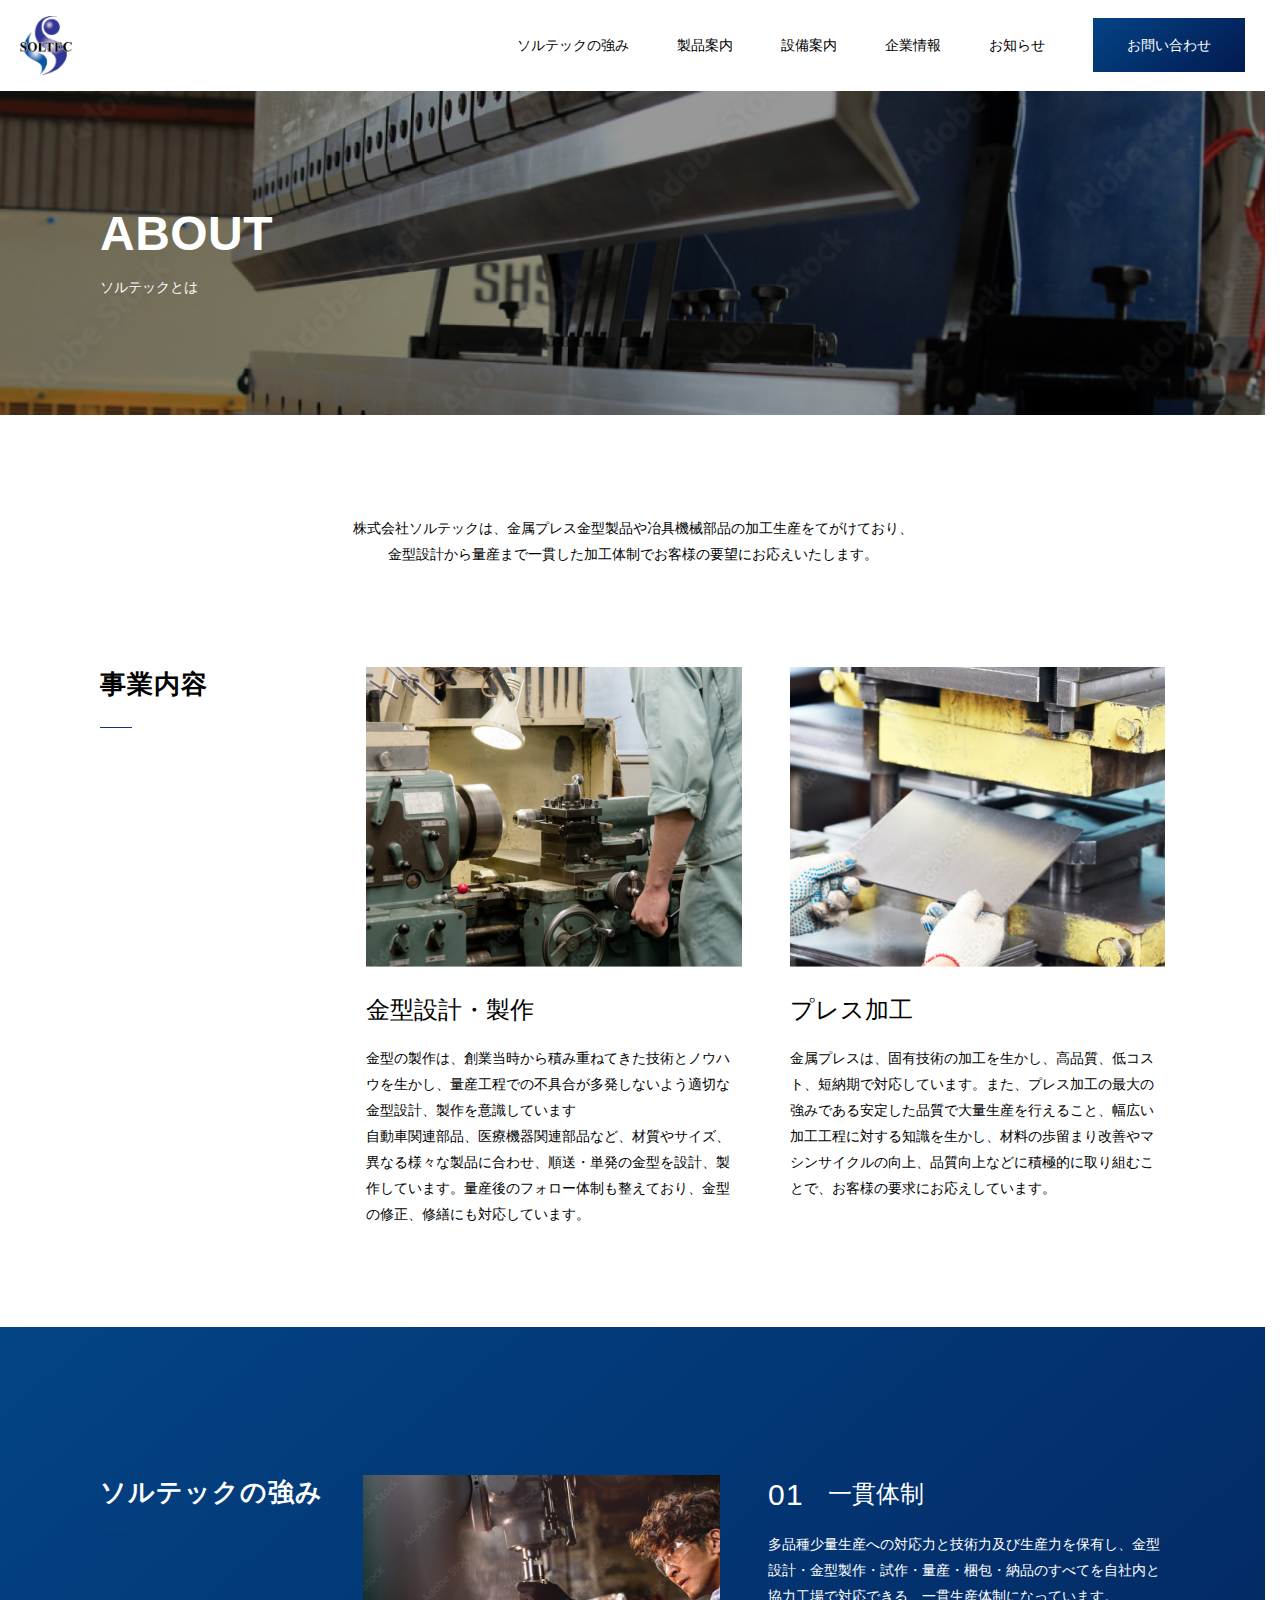
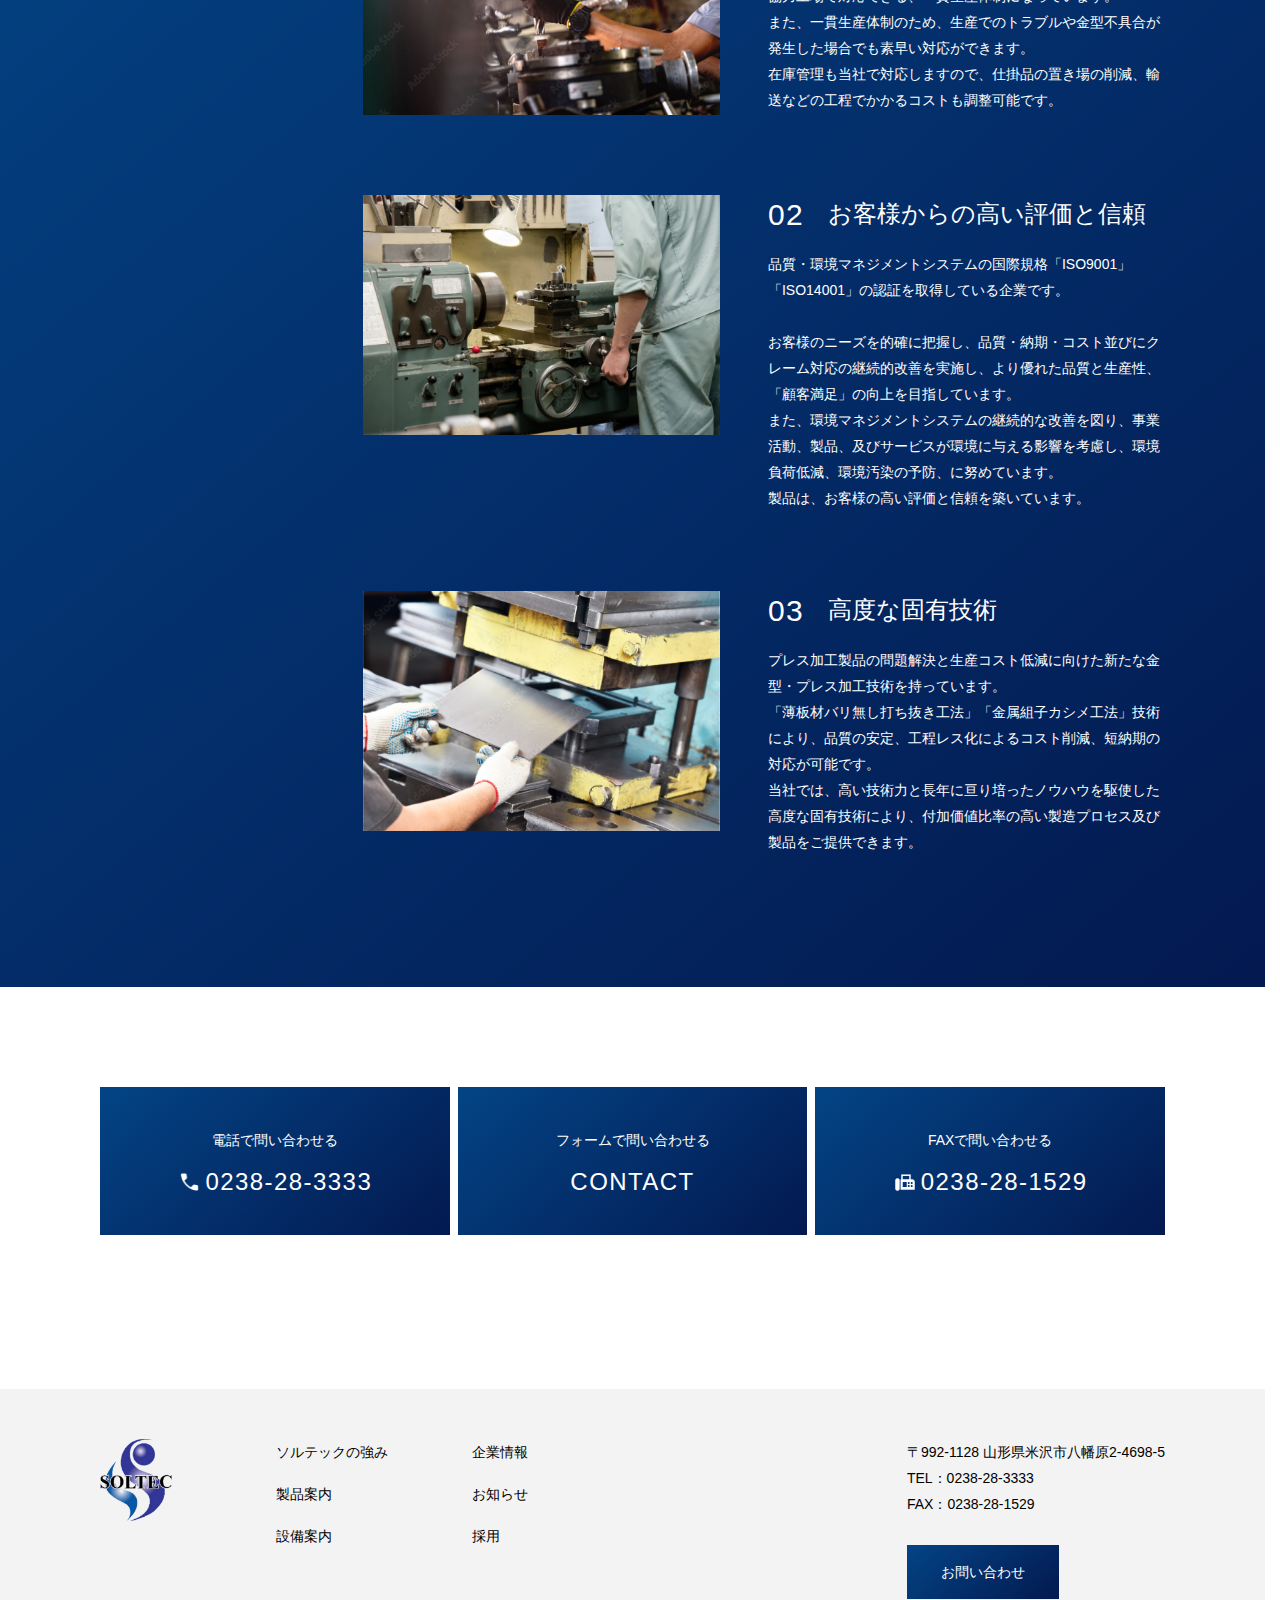
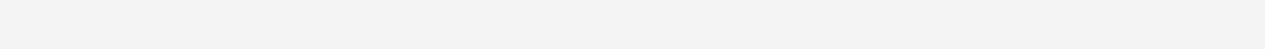
==== about.html @ 0af3f1e4 "最新" ====
<!DOCTYPE html>
<html lang="ja">
    <!-- コンポーネント化したい（共通） -->
    <!-- ヘッド -->
    <head>
        <meta charset="UTF-8" />
        <meta name="viewport" content="width=device-width, initial-scale=1.0" />
        <meta
            name="description"
            content="株式会社ソルテック | ソルテックとは"
        />
        <meta
            name="keywords"
            content="株式会社ソルテックは、金型設計から量産まで一貫した加工体制でお客様の要望にお応えいたします。金属加工を通じ、豊かな未来をつくります。"
        />
        <title>株式会社ソルテック | ソルテックとは</title>
        <!-- ファビコン -->
        <link rel="shortcut icon" href="./images/soltec_logo.png" />
        <link rel="apple-touch-icon" href="./images/soltec_logo.png" />
        <!-- css -->
        <link rel="stylesheet" href="./css/reset.css" />
        <link rel="stylesheet" href="./css/common.css" />
        <link rel="stylesheet" href="./css/about.css" />
    </head>

    <body>
        <!-- コンポーネント化したい（共通） -->
        <!-- ヘッダー -->
        <header>
            <a href="/"
                ><img src="./images/soltec_logo.png" alt="soltec_logo"
            /></a>
            <nav>
                <a href="/about">ソルテックの強み</a>
                <a href="/product">製品案内</a>
                <a href="/equipment">設備案内</a>
                <a href="/company_information">企業情報</a>
                <a href="/news">お知らせ</a>
                <a href="/contact" class="header-contact">お問い合わせ</a>
            </nav>
        </header>

        <main>
            <!-- コンポーネント化したい（共通） -->
            <!-- コンテンツトップ -->
            <div class="content-top about">
                <h1>ABOUT<span>ソルテックとは</span></h1>
            </div>

            <section class="text-center section-noflex">
                <p>
                    株式会社ソルテックは、金属プレス金型製品や冶具機械部品の加工生産をてがけており、<br />
                    金型設計から量産まで一貫した加工体制でお客様の要望にお応えいたします。
                </p>
            </section>

            <section class="section-side">
                <h2>
                    事業内容
                    <hr />
                </h2>
                <div class="section-content section-business">
                    <div class="section-business-block">
                        <img src="./images/business_01.jpg" alt="business_01" />
                        <div>
                            <p class="image-contents-ttl">金型設計・製作</p>
                            <p>
                                金型の製作は、創業当時から積み重ねてきた技術とノウハウを生かし、量産工程での不具合が多発しないよう適切な金型設計、製作を意識しています<br />
                                自動車関連部品、医療機器関連部品など、材質やサイズ、異なる様々な製品に合わせ、順送・単発の金型を設計、製作しています。量産後のフォロー体制も整えており、金型の修正、修繕にも対応しています。
                            </p>
                        </div>
                    </div>
                    <div class="section-business-block">
                        <img src="./images/business_02.jpg" alt="business_02" />
                        <div>
                            <p class="image-contents-ttl">プレス加工</p>
                            <p>
                                金属プレスは、固有技術の加工を生かし、高品質、低コスト、短納期で対応しています。また、プレス加工の最大の強みである安定した品質で大量生産を行えること、幅広い加工工程に対する知識を生かし、材料の歩留まり改善やマシンサイクルの向上、品質向上などに積極的に取り組むことで、お客様の要求にお応えしています。
                            </p>
                        </div>
                    </div>
                </div>
            </section>

            <section class="section-side section-about">
                <h2>
                    ソルテックの強み
                    <hr />
                </h2>
                <ul class="image-contents section-about-contents">
                    <li>
                        <img
                            src="./images/our_advantage_01.jpg"
                            alt="our_advantage_01"
                        />
                        <div>
                            <p class="image-contents-ttl">
                                <span class="image-contents-number">01</span
                                >一貫体制
                            </p>
                            <p>
                                多品種少量生産への対応力と技術力及び生産力を保有し、金型設計・金型製作・試作・量産・梱包・納品のすべてを自社内と協力工場で対応できる、一貫生産体制になっています。<br />
                                また、一貫生産体制のため、生産でのトラブルや金型不具合が発生した場合でも素早い対応ができます。<br />
                                在庫管理も当社で対応しますので、仕掛品の置き場の削減、輸送などの工程でかかるコストも調整可能です。
                            </p>
                        </div>
                    </li>
                    <li>
                        <img
                            src="./images/our_advantage_02.jpg"
                            alt="our_advantage_02"
                        />
                        <div>
                            <p class="image-contents-ttl">
                                <span class="image-contents-number">02</span
                                >お客様からの高い評価と信頼
                            </p>
                            <p>
                                品質・環境マネジメントシステムの国際規格「ISO9001」「ISO14001」の認証を取得している企業です。<br /><br />
                                お客様のニーズを的確に把握し、品質・納期・コスト並びにクレーム対応の継続的改善を実施し、より優れた品質と生産性、「顧客満足」の向上を目指しています。<br />
                                また、環境マネジメントシステムの継続的な改善を図り、事業活動、製品、及びサービスが環境に与える影響を考慮し、環境負荷低減、環境汚染の予防、に努めています。<br />
                                製品は、お客様の高い評価と信頼を築いています。
                            </p>
                        </div>
                    </li>
                    <li>
                        <img
                            src="./images/our_advantage_03.jpg"
                            alt="our_advantage_03"
                        />
                        <div>
                            <p class="image-contents-ttl">
                                <span class="image-contents-number">03</span
                                >高度な固有技術
                            </p>
                            <p>
                                プレス加工製品の問題解決と生産コスト低減に向けた新たな金型・プレス加工技術を持っています。<br />
                                「薄板材バリ無し打ち抜き工法」「金属組子カシメ工法」技術により、品質の安定、工程レス化によるコスト削減、短納期の対応が可能です。<br />
                                当社では、高い技術力と長年に亘り培ったノウハウを駆使した高度な固有技術により、付加価値比率の高い製造プロセス及び製品をご提供できます。
                            </p>
                        </div>
                    </li>
                </ul>
            </section>

            <!-- コンポーネント化したい（共通） -->
            <!-- コンタクトセクション -->
            <section class="section-contact">
                <a href="tel:0238-28-3333">
                    <span>電話で問い合わせる</span>
                    <p><img src="./images/tel.png" alt="tel" />0238-28-3333</p>
                </a>
                <a href="/contact">
                    <span>フォームで問い合わせる</span>
                    <p>CONTACT</p>
                </a>
                <a href="tel:0238-28-1529">
                    <span>FAXで問い合わせる</span>
                    <p><img src="./images/fax.png" alt="fax" />0238-28-1529</p>
                </a>
            </section>
        </main>

        <!-- コンポーネント化したい（共通） -->
        <!-- フッター -->
        <footer>
            <div class="footer-navigation">
                <img src="./images/soltec_logo.png" alt="soltec_logo" />
                <nav>
                    <div>
                        <a href="/about">ソルテックの強み</a>
                        <a href="/product">製品案内</a>
                        <a href="/equipment">設備案内</a>
                    </div>
                    <div>
                        <a href="/company_information">企業情報</a>
                        <a href="/news">お知らせ</a>
                        <a href="">採用</a>
                    </div>
                </nav>
            </div>
            <div class="footer-contact-info">
                <p>
                    〒992-1128 山形県米沢市八幡原2-4698-5<br />
                    TEL：0238-28-3333<br />
                    FAX：0238-28-1529
                </p>
                <a href="/contact" class="header-contact">お問い合わせ</a>
            </div>
        </footer>
    </body>
</html>
---- css/common.css ----
/* 全ページ共通 */

html {
    scroll-behavior: smooth;
    -webkit-font-smoothing: antialiased;
}

body {
    font-family: "Noto Sans JP", "Hiragino Sans", sans-serif;
    color: #000000;
    background-color: #ffffff;
    font-size: 14px;
    font-weight: normal;
    line-height: 26px;
    letter-spacing: 0em;
    margin: 0;
    padding: 0;
    width: 100%;
}

@media screen and (max-width: 1024px) {
    body {
    }
}

a.header-contact {
    padding: 14px 34px;
    color: #ffffff;
    background: linear-gradient(320deg, #031950, #034485);
    width: fit-content;
}

header {
    position: sticky;
    background-color: #ffffff;
    top: 0;
    left: 0;
    width: 100%;
    z-index: 2;
    padding: 16px 20px;
    display: flex;
    justify-content: space-between;
    align-items: center;
}

header img {
    width: 52px;
    height: auto;
    object-fit: contain;
}

header nav {
    gap: 48px;
    display: flex;
    align-items: center;
}

section.section-contact {
    display: flex;
    align-items: center;
    justify-content: space-between;
    gap: 8px;
}

section.section-contact a {
    width: 33.333%;
    background: linear-gradient(320deg, #031950, #034485);
    color: #ffffff;
    display: flex;
    gap: 16px;
    padding: 40px 0;
    flex-direction: column;
    align-items: center;
}

section.section-contact a span {
    font: 16px;
}

section.section-contact a p {
    font-family: "Heiti SC", "Microsoft YaHei", sans-serif;
    font-size: 24px;
    letter-spacing: 0.06em;
    display: flex;
    align-items: center;
    gap: 4px;
}

section.section-contact a p img {
    width: 24px;
    height: 24px;
}

footer {
    margin-top: 154px;
    background-color: #f3f3f3;
    padding: 50px 100px;
    display: flex;
    justify-content: space-between;
}

footer img {
    width: 72px;
    height: auto;
    object-fit: contain;
}

footer .footer-navigation {
    display: flex;
    align-items: flex-start;
    gap: 104px;
}

footer .footer-navigation nav {
    display: flex;
    gap: 84px;
}

footer .footer-navigation nav div {
    display: flex;
    flex-direction: column;
    gap: 16px;
}

footer .footer-contact-info {
    display: flex;
    flex-direction: column;
    gap: 28px;
}

/* コンテンツページ共通 */

h1 {
    font-family: "Heiti SC", "Microsoft YaHei", sans-serif;
    font-size: 48px;
    letter-spacing: 0.01em;
    color: #ffffff;
    z-index: 1;
    display: flex;
    flex-direction: column;
}

h1 span {
    margin-top: 12px;
    font-size: 14px;
    font-weight: normal;
    font-family: "Noto Sans JP", "Hiragino Sans", sans-serif;
    line-height: 26px;
    letter-spacing: 0em;
}

h2 {
    font-size: 26px;
    letter-spacing: 0.04em;
    display: flex;
    flex-direction: column;
}

h2 hr {
    color: #043a79;
    width: 32px;
    margin-top: 26px;
}

section.section-side h2 {
    align-items: flex-start;
    white-space: nowrap;
}

section.section-wrap h2 {
    align-items: center;
}

h3 {
    font-size: 22px;
    font-weight: normal;
}
h3.page-heading {
    font-weight: 600;
}

h4 {
    font-size: 24px;
    letter-spacing: 0.08em;
    font-weight: normal;
    display: flex;
    flex-direction: column;
}

h4 span {
    margin-top: 12px;
    font-size: 14px;
    font-family: "Heiti SC", "Microsoft YaHei", sans-serif;
    letter-spacing: 0.04em;
}

div.content-top {
    width: 100%;
    height: 324px;
    background-position: center;
    background-repeat: no-repeat;
    background-size: cover;
    position: relative;
    display: flex;
    align-items: center;
    justify-content: flex-start;
    padding: 0 100px;
}

div.content-top::before {
    content: "";
    position: absolute;
    top: 0;
    left: 0;
    width: 100%;
    height: 100%;
    background: rgba(0, 0, 0, 0.4);
}

div.content-top.company-information {
    background-image: url("../images/company_information.jpg");
}

div.content-top.equipment {
    background-image: url("../images/equipment.jpg");
}

div.content-top.product {
    background-image: url("../images/product.jpg");
}

div.content-top.news {
    background-image: url("../images/news.jpg");
}

div.content-top.contact {
    background-image: url("../images/contact.jpg");
}

div.content-top.privacy-policy {
    background-image: url("../images/privacy_policy.jpg");
}

div.content-top.about {
    background-image: url("../images/about.jpg");
}

section {
    margin: 100px 100px 0 100px;
    display: flex;
}

section.section-side {
    gap: 40px;
    justify-content: space-between;
}

section.section-side .section-content {
    width: 75%;
    gap: 32px;
    display: flex;
    flex-direction: column;
}

section.section-wrap {
    flex-direction: column;
    align-items: center;
}

section.section-noflex {
    display: block;
}

.page-top-area p {
    margin: 40px 0px 50px;
}

button.button-blue {
    padding: 14px 0;
    width: 180px;
    color: #ffffff;
    background-color: #043a79;
    display: flex;
    align-items: center;
    justify-content: center;
}

button.button-white {
    padding: 14px 0;
    width: 180px;
    background-color: #ffffff;
    color: #000000;
    display: flex;
    align-items: center;
    justify-content: center;
}

button.button-border {
    padding: 14px 0;
    width: 180px;
    border: 1px solid #000000;
    display: flex;
    align-items: center;
    justify-content: center;
}

button.button-white-border {
    padding: 14px 0;
    width: 180px;
    border: 1px solid #ffffff;
    color: #ffffff;
    display: flex;
    align-items: center;
    justify-content: center;
}

.text-center {
    text-align: center;
}

ul.image-contents {
    display: flex;
    gap: 60px;
    margin-top: 70px;
    margin-bottom: 140px;
}

ul.image-contents li {
    display: flex;
    flex-direction: column;
    align-items: flex-start;
    width: 33.333%;
    gap: 24px;
}

ul.image-contents li img {
    width: 100%;
    height: 240px;
    object-fit: cover;
}

ul.image-contents li div {
    display: flex;
    flex-direction: column;
    align-items: flex-start;
    gap: 16px;
}

.image-contents-number {
    font-size: 15px;
    font-family: "Heiti SC", "Microsoft YaHei", sans-serif;
    letter-spacing: 0.05em;
    line-height: 40px;
}

.image-contents-number span {
    font-size: 28px;
}

.image-contents-ttl {
    font-size: 24px;
    line-height: 38px;
}

.news-list ul li {
    padding: 25px 0 25px;
    border-bottom: 1px solid #dddddd;
}
.news-list ul li:first-child {
    padding-top: 0px;
}
.news-list ul li span:first-child {
    display: inline-block;
    margin-right: 40px;
}
---- css/about.css ----
section.section-side .section-content.section-business {
    display: flex;
    flex-direction: row;
    gap: 48px;
}

section.section-side
    .section-content.section-business
    div.section-business-block {
    width: 50%;
    display: flex;
    flex-direction: column;
    gap: 24px;
}

section.section-side
    .section-content.section-business
    div.section-business-block
    div {
    display: flex;
    flex-direction: column;
    gap: 16px;
}

section.section-side .section-content.section-business img {
    width: 100%;
    height: 300px;
    object-fit: cover;
}

section.section-side.section-about {
    color: #ffffff;
    background: linear-gradient(320deg, #031950, #034485);
    margin: 100px 0 0 0;
    padding: 148px 100px 132px 100px;
    width: 100%;
}

ul.image-contents.section-about-contents {
    display: flex;
    flex-direction: column;
    gap: 80px;
    margin: 0;
}

ul.image-contents.section-about-contents li {
    display: flex;
    gap: 48px;
    flex-direction: row;
    width: 100%;
    justify-content: flex-end;
}

ul.image-contents.section-about-contents li img {
    width: 360px;
    height: 240px;
}

ul.image-contents.section-about-contents li div {
    width: 50%;
}

ul.image-contents.section-about-contents li div p.image-contents-ttl {
    display: flex;
    align-items: stretch;
    gap: 24px;
}

ul.image-contents.section-about-contents li div .image-contents-number {
    font-size: 30px;
}
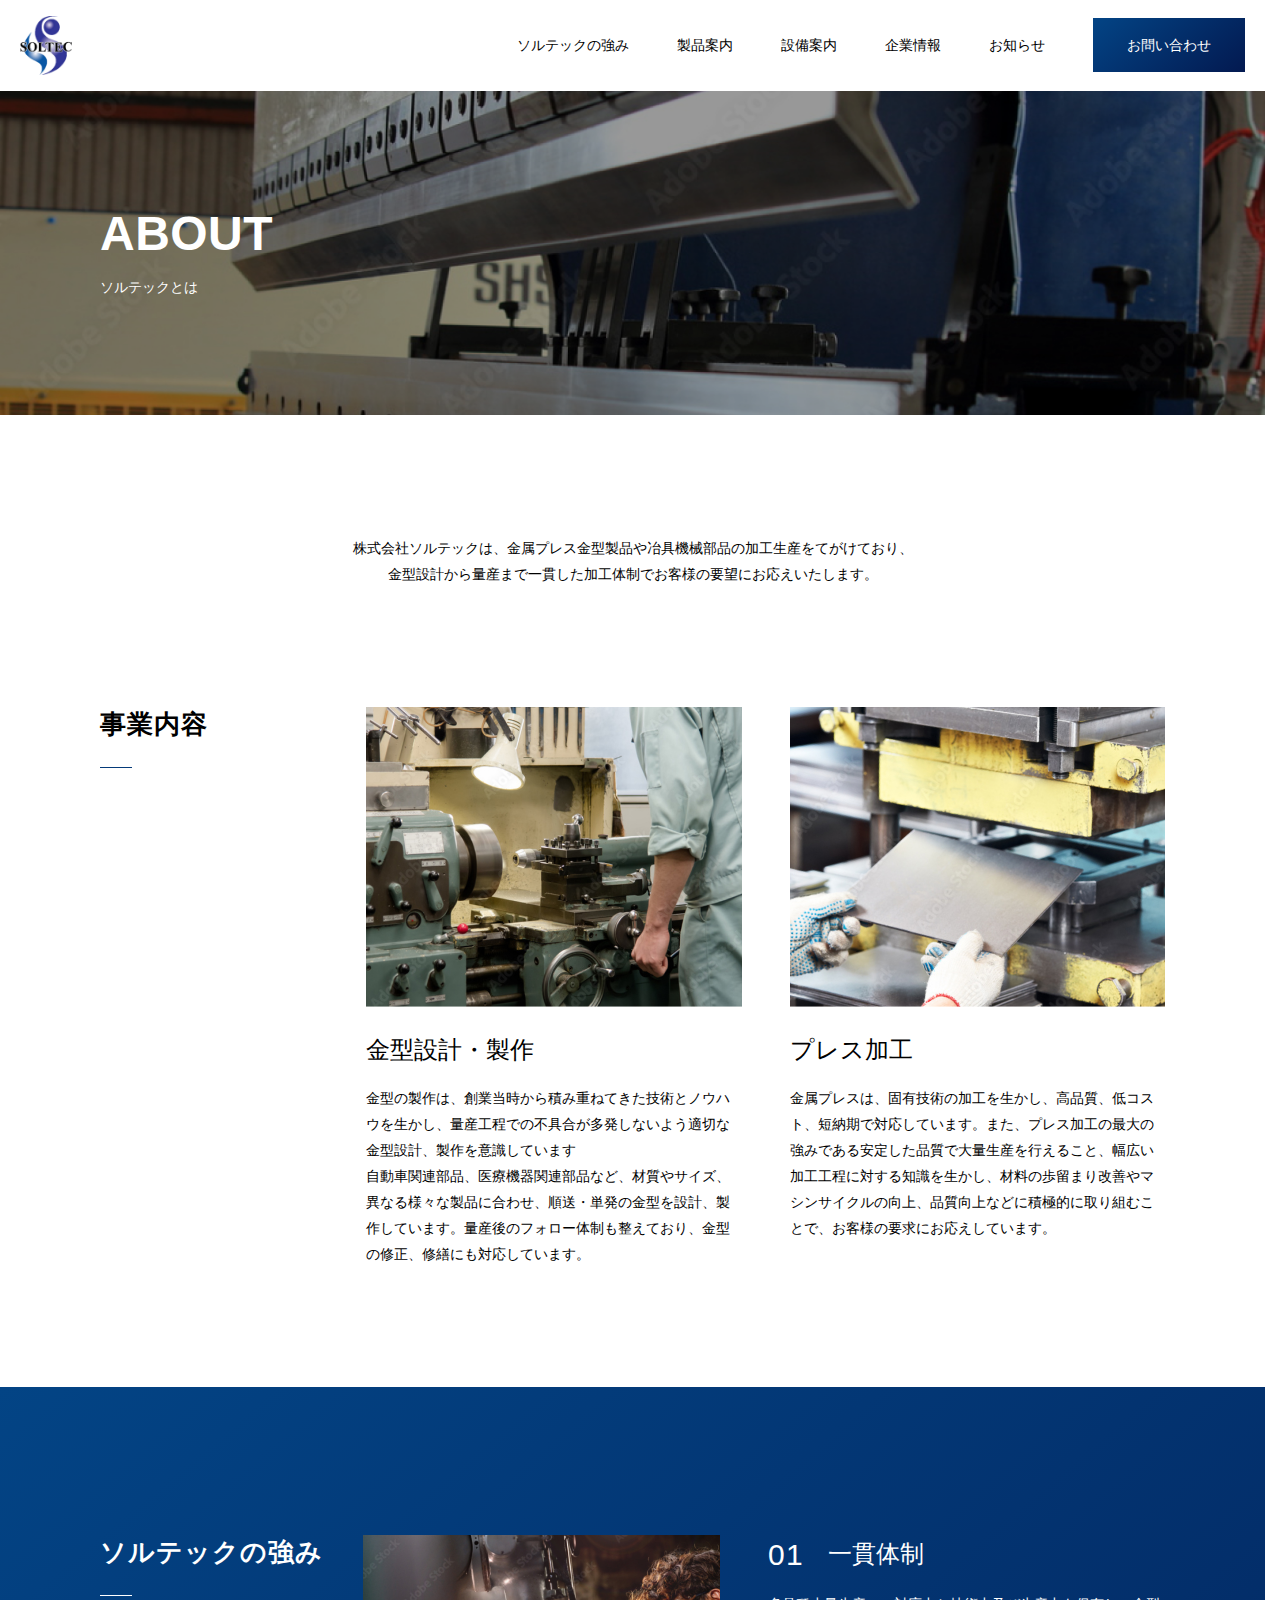
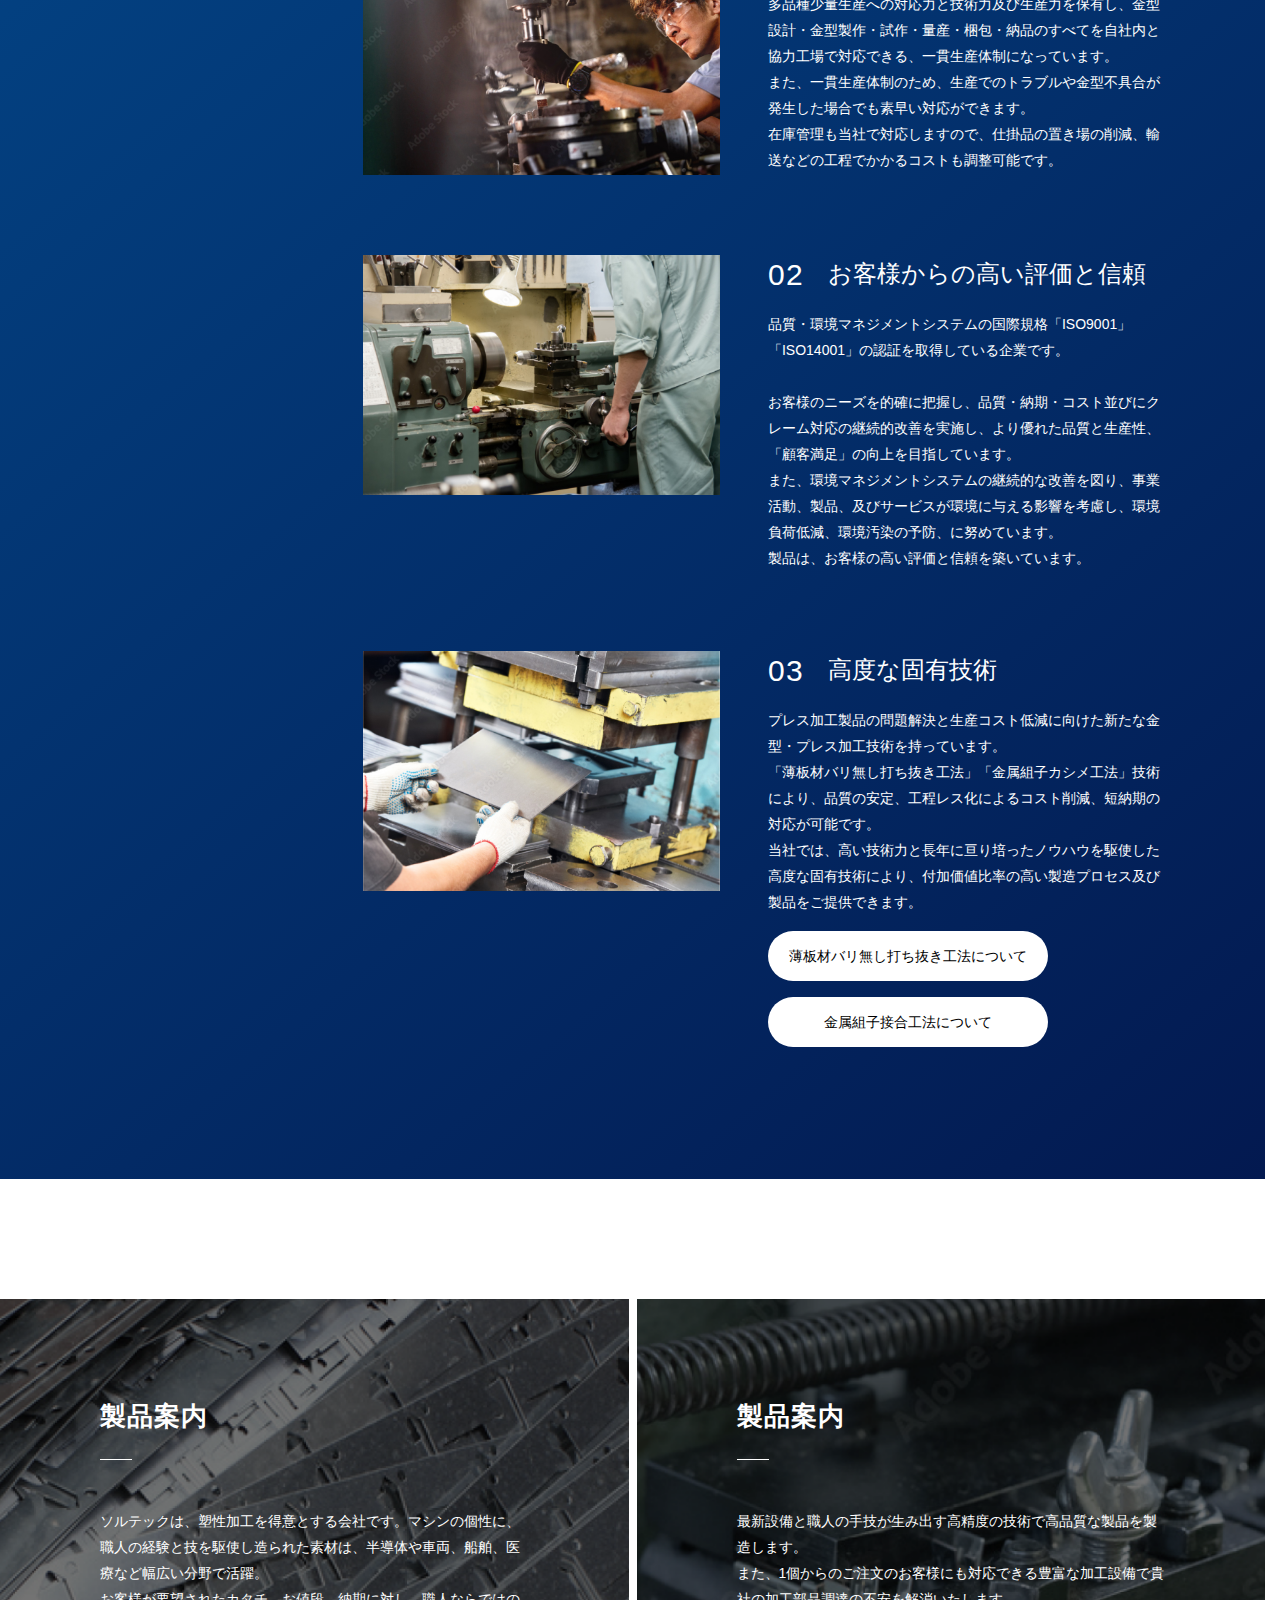
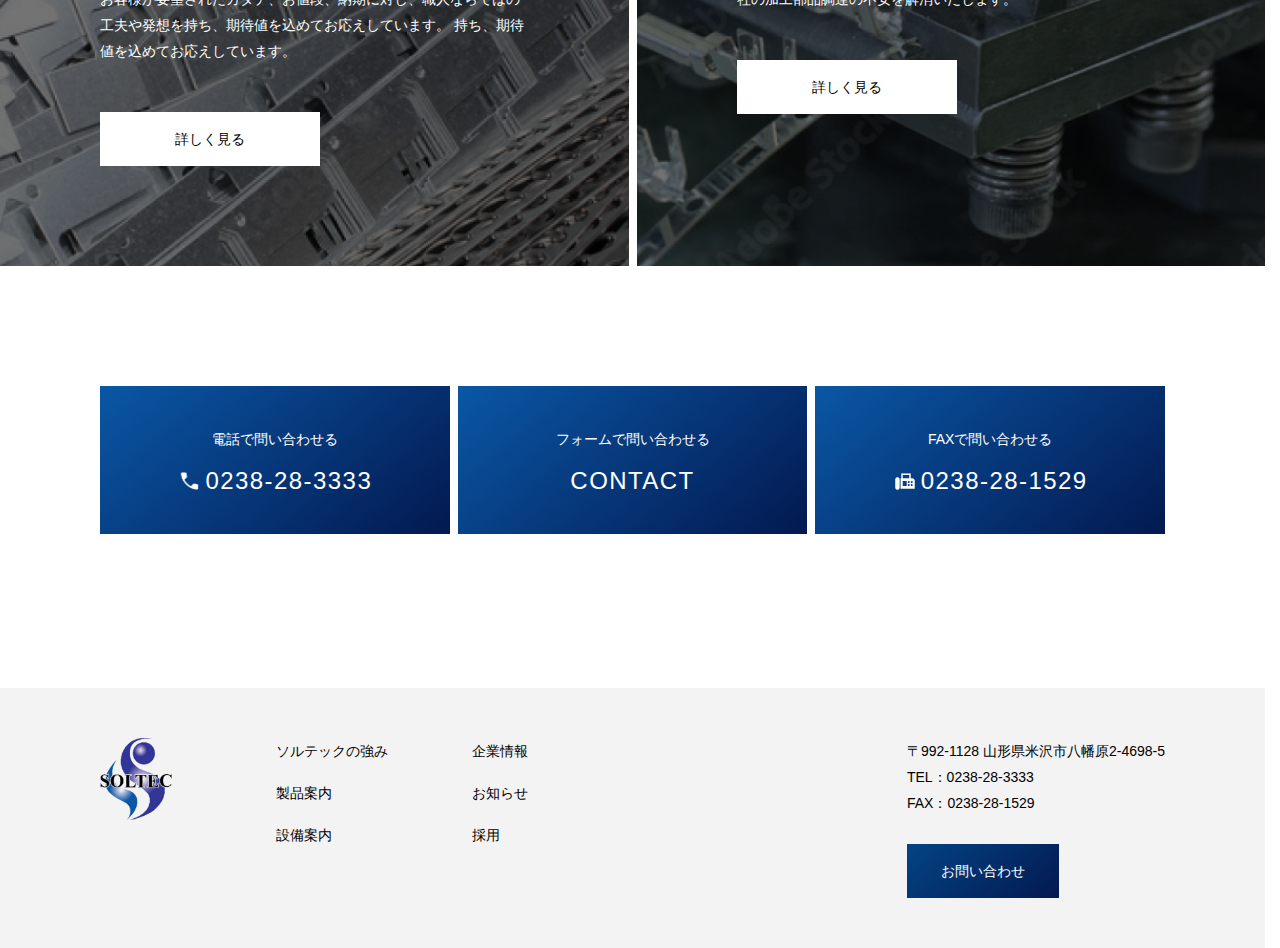
==== commit 1fb0cd7b: "修正" ====
--- a/about.html
+++ b/about.html
@@ -21,15 +21,17 @@
         <link rel="stylesheet" href="./css/reset.css" />
         <link rel="stylesheet" href="./css/common.css" />
         <link rel="stylesheet" href="./css/about.css" />
+        <!-- js -->
+        <script src="./js/common.js"></script>
     </head>
 
     <body>
         <!-- コンポーネント化したい（共通） -->
         <!-- ヘッダー -->
         <header>
-            <a href="/"
-                ><img src="./images/soltec_logo.png" alt="soltec_logo"
-            /></a>
+            <a href="/">
+                <img src="./images/soltec_logo.png" alt="soltec_logo" />
+            </a>
             <nav>
                 <a href="/about">ソルテックの強み</a>
                 <a href="/product">製品案内</a>
@@ -38,6 +40,23 @@
                 <a href="/news">お知らせ</a>
                 <a href="/contact" class="header-contact">お問い合わせ</a>
             </nav>
+
+            <button class="menu-icon" id="menu-icon" type="button">
+                <span></span>
+            </button>
+
+            <div class="menu-sp" id="menu-sp">
+                <nav>
+                    <a href="/about">ソルテックの強み</a>
+                    <a href="/product">製品案内</a>
+                    <a href="/equipment">設備案内</a>
+                    <a href="/company_information">企業情報</a>
+                    <a href="/news">お知らせ</a>
+                    <button class="button-white">
+                        <a href="/contact">お問い合わせ</a>
+                    </button>
+                </nav>
+            </div>
         </header>
 
         <main>
@@ -138,9 +157,41 @@
                                 「薄板材バリ無し打ち抜き工法」「金属組子カシメ工法」技術により、品質の安定、工程レス化によるコスト削減、短納期の対応が可能です。<br />
                                 当社では、高い技術力と長年に亘り培ったノウハウを駆使した高度な固有技術により、付加価値比率の高い製造プロセス及び製品をご提供できます。
                             </p>
+                            <a href=""> 薄板材バリ無し打ち抜き工法について </a>
+                            <a href=""> 金属組子接合工法について </a>
                         </div>
                     </li>
                 </ul>
+            </section>
+
+            <section class="section-about-product">
+                <div class="section-about-product-01">
+                    <h2>
+                        製品案内
+                        <hr />
+                    </h2>
+                    <p>
+                        ソルテックは、塑性加工を得意とする会社です。マシンの個性に、職人の経験と技を駆使し造られた素材は、半導体や車両、船舶、医療など幅広い分野で活躍。<br />
+                        お客様が要望されたカタチ、お値段、納期に対し、職人ならではの工夫や発想を持ち、期待値を込めてお応えしています。
+                        持ち、期待値を込めてお応えしています。
+                    </p>
+                    <button class="button-white">
+                        <a href="/product">詳しく見る</a>
+                    </button>
+                </div>
+                <div class="section-about-product-02">
+                    <h2>
+                        製品案内
+                        <hr />
+                    </h2>
+                    <p>
+                        最新設備と職人の手技が生み出す高精度の技術で高品質な製品を製造します。<br />
+                        また、1個からのご注⽂のお客様にも対応できる豊富な加⼯設備で貴社の加⼯部品調達の不安を解消いたします。
+                    </p>
+                    <button class="button-white">
+                        <a href="/equipment">詳しく見る</a>
+                    </button>
+                </div>
             </section>
 
             <!-- コンポーネント化したい（共通） -->
@@ -166,7 +217,7 @@
         <footer>
             <div class="footer-navigation">
                 <img src="./images/soltec_logo.png" alt="soltec_logo" />
-                <nav>
+                <nav class="footer-pc">
                     <div>
                         <a href="/about">ソルテックの強み</a>
                         <a href="/product">製品案内</a>
@@ -187,6 +238,18 @@
                 </p>
                 <a href="/contact" class="header-contact">お問い合わせ</a>
             </div>
+            <nav class="footer-sp">
+                <div>
+                    <a href="/about">ソルテックの強み</a>
+                    <a href="/product">製品案内</a>
+                    <a href="/equipment">設備案内</a>
+                </div>
+                <div>
+                    <a href="/company_information">企業情報</a>
+                    <a href="/news">お知らせ</a>
+                    <a href="">採用</a>
+                </div>
+            </nav>
         </footer>
     </body>
 </html>
--- a/css/common.css
+++ b/css/common.css
@@ -18,11 +18,6 @@
     width: 100%;
 }
 
-@media screen and (max-width: 1024px) {
-    body {
-    }
-}
-
 a.header-contact {
     padding: 14px 34px;
     color: #ffffff;
@@ -30,6 +25,15 @@
     width: fit-content;
 }
 
+@media screen and (max-width: 1024px) {
+    a.header-contact {
+        width: 100%;
+        display: flex;
+        align-items: center;
+        justify-content: center;
+    }
+}
+
 header {
     position: sticky;
     background-color: #ffffff;
@@ -43,18 +47,167 @@
     align-items: center;
 }
 
+@media screen and (max-width: 1024px) {
+    header {
+        padding: 8px 12px;
+    }
+}
+
 header img {
     width: 52px;
     height: auto;
     object-fit: contain;
 }
 
+@media screen and (max-width: 1024px) {
+    header img {
+        width: 36px;
+    }
+}
+
 header nav {
     gap: 48px;
     display: flex;
     align-items: center;
 }
 
+@media screen and (max-width: 1024px) {
+    header nav {
+        display: none;
+    }
+}
+
+header button {
+    display: none;
+}
+
+@media screen and (max-width: 1024px) {
+    header button {
+        display: block;
+    }
+}
+
+header div.menu-sp {
+    display: none;
+}
+
+header div.menu-sp.active {
+    position: fixed;
+    z-index: 2;
+    top: 0;
+    left: 0;
+    width: 100%;
+    height: 100%;
+    background-position: center;
+    background-repeat: no-repeat;
+    background-size: cover;
+    background-image: url("../images/menu-sp.jpg");
+    display: flex;
+    align-items: center;
+    justify-content: center;
+}
+
+header div.menu-sp.active nav {
+    display: flex;
+    flex-direction: column;
+    align-items: center;
+    justify-content: center;
+    z-index: 4;
+    color: #ffffff;
+    width: 100%;
+    margin: auto 40px;
+    gap: 0;
+}
+
+header div.menu-sp.active nav button.button-white {
+    display: flex;
+    align-items: center;
+    justify-content: center;
+    width: 100%;
+    margin-top: 66px;
+}
+
+header div.menu-sp.active nav button.button-white a {
+    padding: 0;
+    text-align: center;
+}
+
+header div.menu-sp.active nav a {
+    width: 100%;
+    font-size: 16px;
+    padding: 20px 0;
+    border-bottom: 1px solid #ffffff;
+}
+
+@media screen and (max-width: 1024px) {
+    header div.menu-sp::before {
+        content: "";
+        position: absolute;
+        top: 0;
+        left: 0;
+        width: 100%;
+        height: 100%;
+        background: rgba(0, 0, 0, 0.4);
+    }
+}
+
+@media screen and (max-width: 1024px) {
+    header button.menu-icon {
+        background: none;
+        border: none;
+        overflow: hidden;
+        display: block;
+        position: relative;
+        z-index: 3;
+        width: 28px;
+        height: 28px;
+        cursor: pointer;
+    }
+    header button.menu-icon.menu-icon span,
+    header button.menu-icon.menu-icon::before,
+    header button.menu-icon.menu-icon::after {
+        display: block;
+        position: absolute;
+        top: 0;
+        bottom: 0;
+        left: 0;
+        right: 0;
+        width: 28px;
+        height: 1px;
+        margin: auto;
+        background: #000000;
+        color: #000000;
+    }
+    header button.menu-icon.menu-icon::before {
+        transform: translate(0, -8px);
+        content: "";
+    }
+    header button.menu-icon.menu-icon::after {
+        transform: translate(0, 8px);
+        content: "";
+    }
+    header button.menu-icon.menu-icon::before,
+    header button.menu-icon.menu-icon::after {
+        transition: transform 200ms;
+    }
+    header button.menu-icon.menu-icon.active span {
+        opacity: 0;
+        transition: opacity 150ms;
+    }
+    header button.menu-icon.menu-icon.active::before {
+        z-index: 3;
+        transform: rotate(45deg);
+        background: #ffffff;
+        color: #ffffff;
+    }
+    header button.menu-icon.menu-icon.active::after {
+        z-index: 3;
+        transform: rotate(-45deg);
+        background: #ffffff;
+        color: #ffffff;
+    }
+}
+
 section.section-contact {
     display: flex;
     align-items: center;
@@ -62,15 +215,30 @@
     gap: 8px;
 }
 
+@media screen and (max-width: 1024px) {
+    section.section-contact {
+        flex-direction: column;
+        gap: 12px;
+    }
+}
+
 section.section-contact a {
     width: 33.333%;
-    background: linear-gradient(320deg, #031950, #034485);
+    background: linear-gradient(320deg, #031950, #0a57a5);
     color: #ffffff;
     display: flex;
     gap: 16px;
     padding: 40px 0;
     flex-direction: column;
     align-items: center;
+}
+
+@media screen and (max-width: 1024px) {
+    section.section-contact a {
+        width: 100%;
+        gap: 12px;
+        padding: 22px 0;
+    }
 }
 
 section.section-contact a span {
@@ -99,23 +267,64 @@
     justify-content: space-between;
 }
 
+@media screen and (max-width: 1024px) {
+    footer {
+        margin-top: 108px;
+        padding: 58px 40px;
+        flex-direction: column;
+    }
+}
+
 footer img {
     width: 72px;
     height: auto;
     object-fit: contain;
 }
 
+@media screen and (max-width: 1024px) {
+    footer img {
+        width: 63px;
+    }
+}
+
 footer .footer-navigation {
     display: flex;
     align-items: flex-start;
     gap: 104px;
 }
 
-footer .footer-navigation nav {
+footer .footer-navigation nav.footer-pc {
     display: flex;
     gap: 84px;
 }
 
+@media screen and (max-width: 1024px) {
+    footer .footer-navigation nav.footer-pc {
+        display: none;
+    }
+}
+
+footer nav.footer-sp {
+    display: none;
+}
+
+@media screen and (max-width: 1024px) {
+    footer nav.footer-sp {
+        display: flex;
+        gap: 16px;
+        align-items: flex-start;
+        margin-top: 41px;
+        width: 100%;
+    }
+    footer nav.footer-sp div {
+        gap: 16px;
+        width: 50%;
+        display: flex;
+        flex-direction: column;
+        align-items: flex-start;
+    }
+}
+
 footer .footer-navigation nav div {
     display: flex;
     flex-direction: column;
@@ -126,6 +335,14 @@
     display: flex;
     flex-direction: column;
     gap: 28px;
+}
+
+@media screen and (max-width: 1024px) {
+    footer .footer-contact-info {
+        font-size: 12px;
+        margin-top: 25px;
+        width: 100%;
+    }
 }
 
 /* コンテンツページ共通 */
@@ -176,7 +393,7 @@
     font-weight: normal;
 }
 h3.page-heading {
-    font-weight: 600;
+    font-weight: bold;
 }
 
 h4 {
@@ -207,6 +424,12 @@
     padding: 0 100px;
 }
 
+@media screen and (max-width: 1024px) {
+    div.content-top {
+        padding: 0 20px;
+    }
+}
+
 div.content-top::before {
     content: "";
     position: absolute;
@@ -246,8 +469,15 @@
 }
 
 section {
-    margin: 100px 100px 0 100px;
-    display: flex;
+    margin: 120px 100px 0 100px;
+    display: flex;
+}
+
+@media screen and (max-width: 1024px) {
+    section {
+        margin: 100px 20px 0 20px;
+        display: block;
+    }
 }
 
 section.section-side {
@@ -268,14 +498,15 @@
 }
 
 section.section-noflex {
-    display: block;
+    flex-direction: column;
+    align-items: center;
 }
 
 .page-top-area p {
     margin: 40px 0px 50px;
 }
 
-button.button-blue {
+.button-blue {
     padding: 14px 0;
     width: 180px;
     color: #ffffff;
@@ -285,9 +516,9 @@
     justify-content: center;
 }
 
-button.button-white {
+.button-white {
     padding: 14px 0;
-    width: 180px;
+    width: 220px;
     background-color: #ffffff;
     color: #000000;
     display: flex;
@@ -295,23 +526,47 @@
     justify-content: center;
 }
 
-button.button-border {
+@media screen and (max-width: 1024px) {
+    .button-white {
+        margin: 0 auto;
+        font-size: 12px;
+        padding: 12px 0;
+    }
+}
+
+.button-border {
     padding: 14px 0;
-    width: 180px;
+    width: 220px;
     border: 1px solid #000000;
     display: flex;
     align-items: center;
     justify-content: center;
 }
 
-button.button-white-border {
+@media screen and (max-width: 1024px) {
+    .button-border {
+        margin: 0 auto;
+        font-size: 12px;
+        padding: 12px 0;
+    }
+}
+
+.button-white-border {
     padding: 14px 0;
-    width: 180px;
+    width: 220px;
     border: 1px solid #ffffff;
     color: #ffffff;
     display: flex;
     align-items: center;
     justify-content: center;
+}
+
+@media screen and (max-width: 1024px) {
+    .button-white-border {
+        margin: 0 auto;
+        font-size: 12px;
+        padding: 12px 0;
+    }
 }
 
 .text-center {
@@ -325,6 +580,16 @@
     margin-bottom: 140px;
 }
 
+@media screen and (max-width: 1024px) {
+    ul.image-contents {
+        flex-direction: column;
+        margin-top: 40px;
+        margin-bottom: 50px;
+        gap: 40px;
+        width: 100%;
+    }
+}
+
 ul.image-contents li {
     display: flex;
     flex-direction: column;
@@ -333,17 +598,36 @@
     gap: 24px;
 }
 
+@media screen and (max-width: 1024px) {
+    ul.image-contents li {
+        width: 100%;
+        gap: 16px;
+    }
+}
+
 ul.image-contents li img {
     width: 100%;
     height: 240px;
     object-fit: cover;
 }
 
+@media screen and (max-width: 1024px) {
+    ul.image-contents li img {
+        height: 223px;
+    }
+}
+
 ul.image-contents li div {
     display: flex;
     flex-direction: column;
     align-items: flex-start;
     gap: 16px;
+}
+
+@media screen and (max-width: 1024px) {
+    ul.image-contents li div {
+        gap: 12px;
+    }
 }
 
 .image-contents-number {
@@ -366,10 +650,25 @@
     padding: 25px 0 25px;
     border-bottom: 1px solid #dddddd;
 }
+
+@media screen and (max-width: 1024px) {
+    .news-list ul li {
+        padding: 16px 0 16px;
+    }
+}
+
 .news-list ul li:first-child {
     padding-top: 0px;
 }
+
 .news-list ul li span:first-child {
     display: inline-block;
     margin-right: 40px;
 }
+
+@media screen and (max-width: 1024px) {
+    .news-list ul li a {
+        display: flex;
+        flex-direction: column;
+    }
+}
--- a/css/about.css
+++ b/css/about.css
@@ -31,9 +31,13 @@
 section.section-side.section-about {
     color: #ffffff;
     background: linear-gradient(320deg, #031950, #034485);
-    margin: 100px 0 0 0;
+    margin: 120px 0 0 0;
     padding: 148px 100px 132px 100px;
     width: 100%;
+}
+
+section.section-side.section-about h2 hr {
+    color: #ffffff;
 }
 
 ul.image-contents.section-about-contents {
@@ -69,3 +73,45 @@
 ul.image-contents.section-about-contents li div .image-contents-number {
     font-size: 30px;
 }
+
+ul.image-contents.section-about-contents li div a {
+    width: 280px;
+    padding: 12px 0;
+    background-color: #ffffff;
+    color: #000000;
+    border-radius: 100px;
+    display: flex;
+    align-items: center;
+    justify-content: center;
+}
+
+section.section-about-product {
+    margin: 120px 0 0 0;
+    display: flex;
+    justify-content: space-between;
+    gap: 8px;
+}
+
+section.section-about-product div {
+    padding: 100px;
+    background-position: center;
+    background-repeat: no-repeat;
+    background-size: cover;
+    display: flex;
+    flex-direction: column;
+    gap: 48px;
+    color: #ffffff;
+    width: 50%;
+}
+
+section.section-about-product div h2 hr {
+    color: #ffffff;
+}
+
+section.section-about-product div.section-about-product-01 {
+    background-image: url("../images/index_product.png");
+}
+
+section.section-about-product div.section-about-product-02 {
+    background-image: url("../images/index_equipment.png");
+}
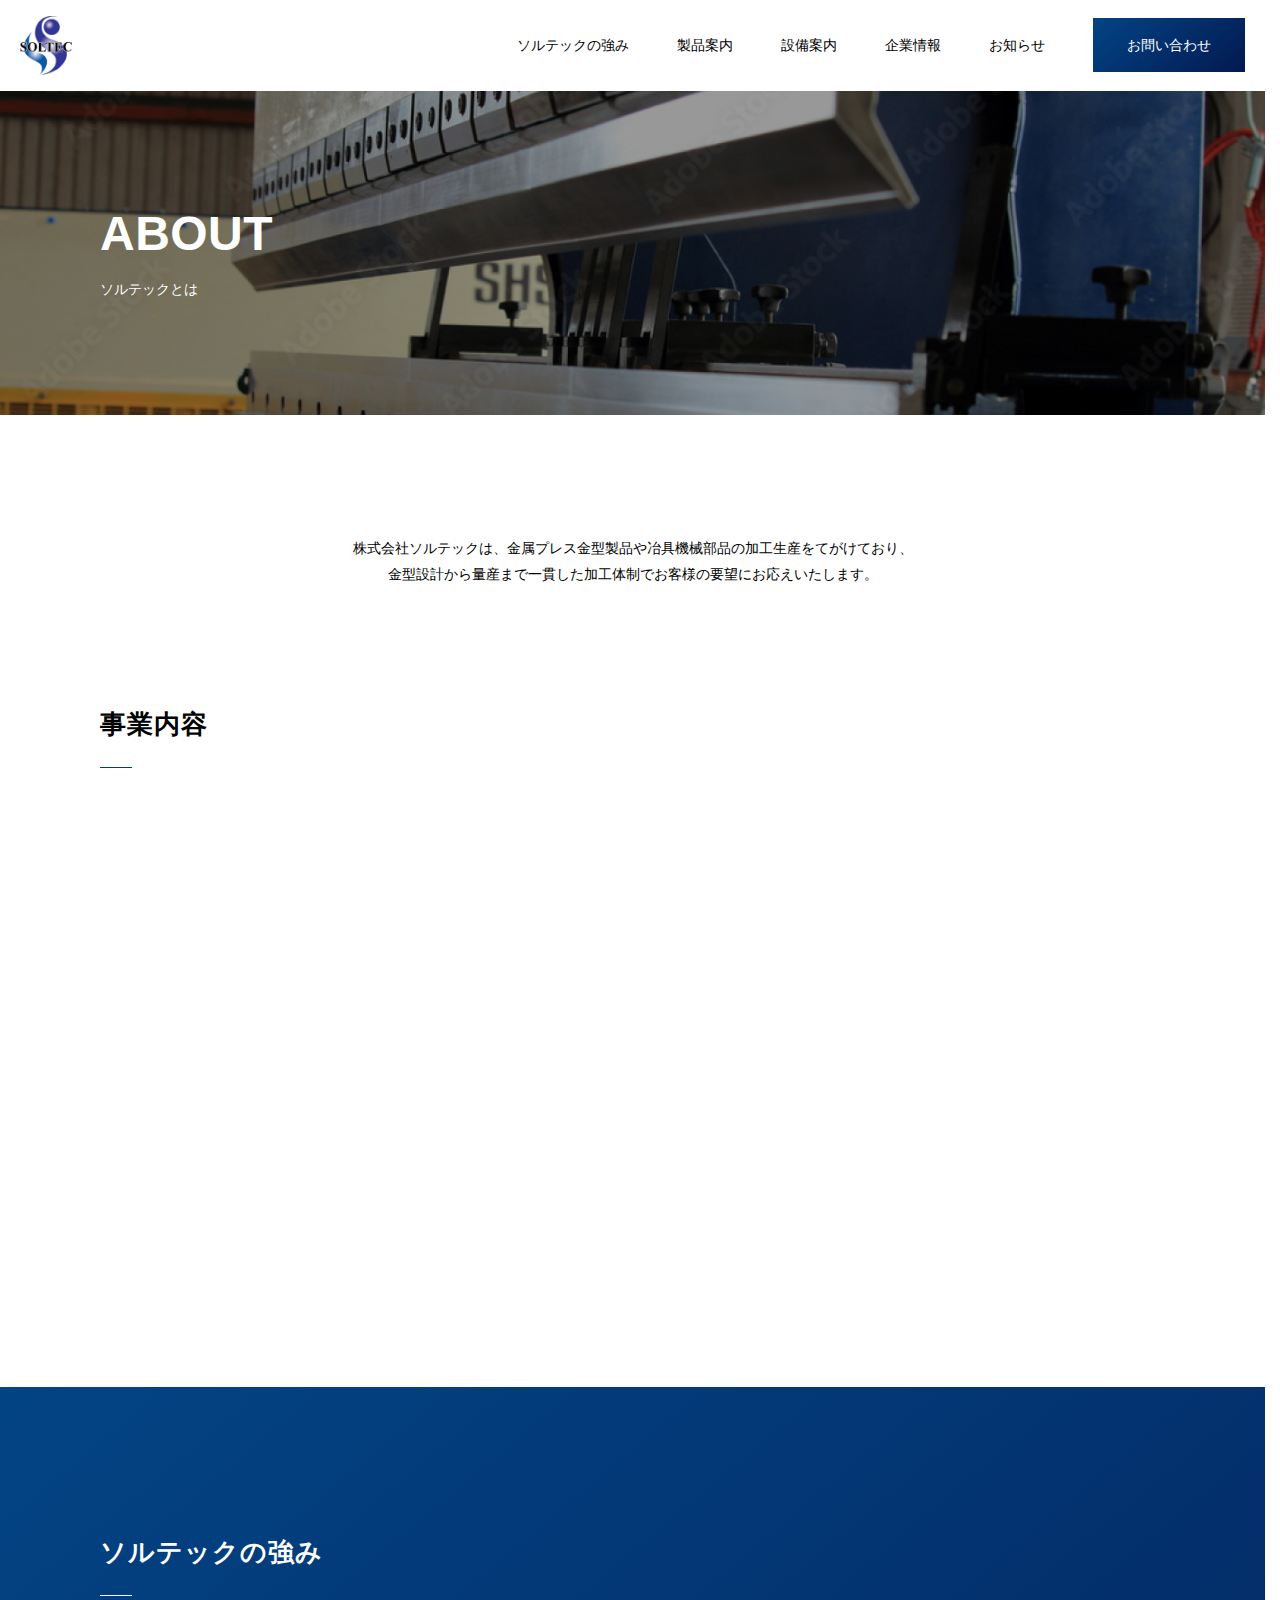
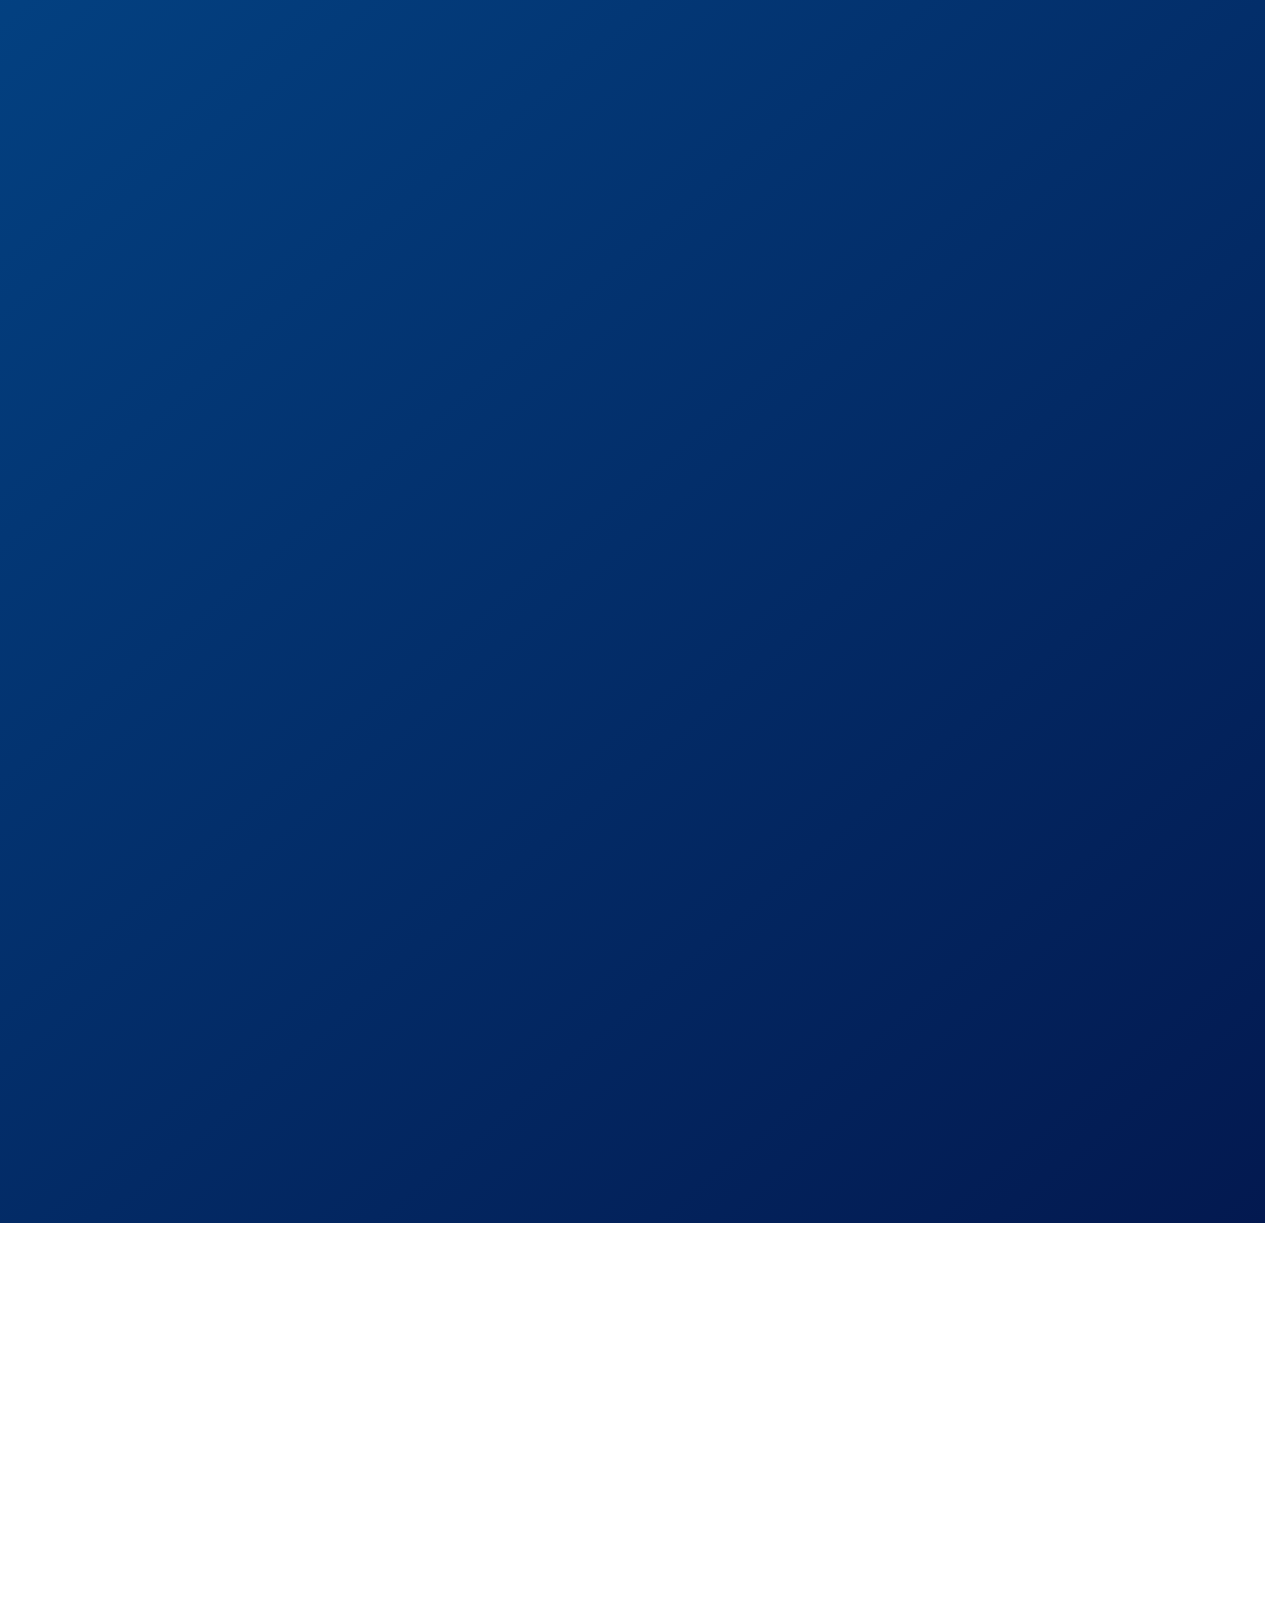
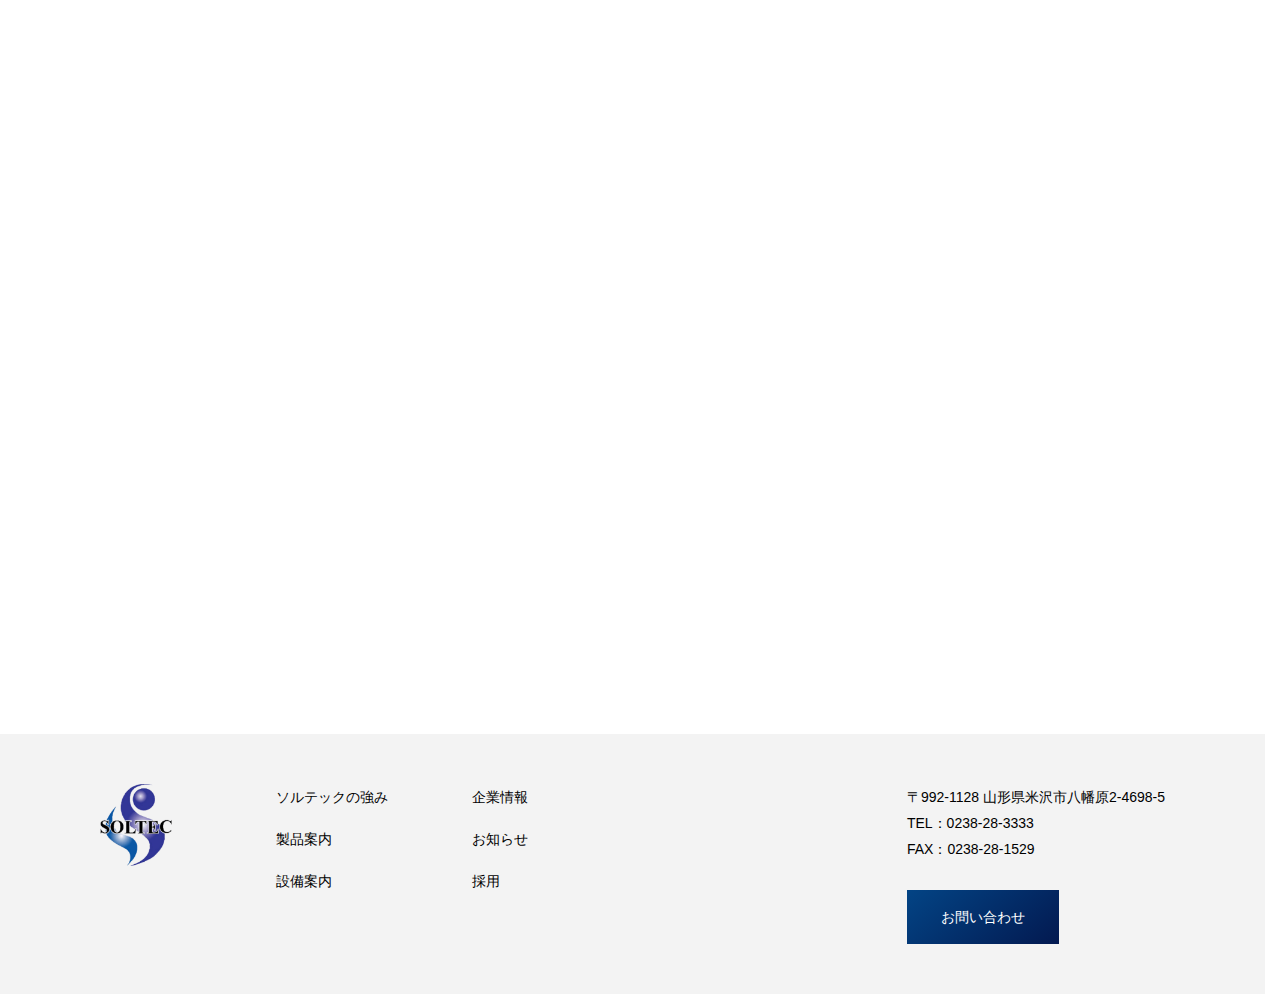
==== commit e7cf2c37: "修正" ====
--- a/about.html
+++ b/about.html
@@ -45,8 +45,8 @@
                 <span></span>
             </button>
 
-            <div class="menu-sp" id="menu-sp">
-                <nav>
+            <div class="menu-sp anime-fade" id="menu-sp">
+                <nav class="anime">
                     <a href="/about">ソルテックの強み</a>
                     <a href="/product">製品案内</a>
                     <a href="/equipment">設備案内</a>
@@ -63,7 +63,7 @@
             <!-- コンポーネント化したい（共通） -->
             <!-- コンテンツトップ -->
             <div class="content-top about">
-                <h1>ABOUT<span>ソルテックとは</span></h1>
+                <h1 class="anime">ABOUT<span>ソルテックとは</span></h1>
             </div>
 
             <section class="text-center section-noflex">
@@ -79,7 +79,7 @@
                     <hr />
                 </h2>
                 <div class="section-content section-business">
-                    <div class="section-business-block">
+                    <div class="section-business-block anime">
                         <img src="./images/business_01.jpg" alt="business_01" />
                         <div>
                             <p class="image-contents-ttl">金型設計・製作</p>
@@ -89,7 +89,7 @@
                             </p>
                         </div>
                     </div>
-                    <div class="section-business-block">
+                    <div class="section-business-block anime">
                         <img src="./images/business_02.jpg" alt="business_02" />
                         <div>
                             <p class="image-contents-ttl">プレス加工</p>
@@ -107,7 +107,7 @@
                     <hr />
                 </h2>
                 <ul class="image-contents section-about-contents">
-                    <li>
+                    <li class="anime">
                         <img
                             src="./images/our_advantage_01.jpg"
                             alt="our_advantage_01"
@@ -124,7 +124,7 @@
                             </p>
                         </div>
                     </li>
-                    <li>
+                    <li class="anime">
                         <img
                             src="./images/our_advantage_02.jpg"
                             alt="our_advantage_02"
@@ -142,7 +142,7 @@
                             </p>
                         </div>
                     </li>
-                    <li>
+                    <li class="anime">
                         <img
                             src="./images/our_advantage_03.jpg"
                             alt="our_advantage_03"
@@ -165,7 +165,7 @@
             </section>
 
             <section class="section-about-product">
-                <div class="section-about-product-01">
+                <div class="section-about-product-01 anime">
                     <h2>
                         製品案内
                         <hr />
@@ -179,7 +179,7 @@
                         <a href="/product">詳しく見る</a>
                     </button>
                 </div>
-                <div class="section-about-product-02">
+                <div class="section-about-product-02 anime">
                     <h2>
                         製品案内
                         <hr />
@@ -197,15 +197,15 @@
             <!-- コンポーネント化したい（共通） -->
             <!-- コンタクトセクション -->
             <section class="section-contact">
-                <a href="tel:0238-28-3333">
+                <a href="tel:0238-28-3333" class="anime">
                     <span>電話で問い合わせる</span>
                     <p><img src="./images/tel.png" alt="tel" />0238-28-3333</p>
                 </a>
-                <a href="/contact">
+                <a href="/contact" class="anime">
                     <span>フォームで問い合わせる</span>
                     <p>CONTACT</p>
                 </a>
-                <a href="tel:0238-28-1529">
+                <a href="tel:0238-28-1529" class="anime">
                     <span>FAXで問い合わせる</span>
                     <p><img src="./images/fax.png" alt="fax" />0238-28-1529</p>
                 </a>
--- a/css/common.css
+++ b/css/common.css
@@ -23,6 +23,26 @@
     color: #ffffff;
     background: linear-gradient(320deg, #031950, #034485);
     width: fit-content;
+    position: relative;
+    z-index: 0;
+}
+
+a.header-contact:hover {
+    color: #ffffff;
+}
+
+a.header-contact::before {
+    content: "";
+    position: absolute;
+    inset: 0;
+    z-index: -1;
+    background: linear-gradient(320deg, #368de5, #034485);
+    opacity: 0;
+    transition: opacity 0.4s;
+}
+
+a.header-contact:hover::before {
+    opacity: 1;
 }
 
 @media screen and (max-width: 1024px) {
@@ -75,6 +95,15 @@
     header nav {
         display: none;
     }
+}
+
+header nav a {
+    transition: all 0.4s ease;
+}
+
+header nav a:hover {
+    color: #0a57a5;
+    transition: all 0.4s ease;
 }
 
 header button {
@@ -231,6 +260,22 @@
     padding: 40px 0;
     flex-direction: column;
     align-items: center;
+    z-index: 0;
+    position: relative;
+}
+
+section.section-contact a::before {
+    content: "";
+    position: absolute;
+    inset: 0;
+    z-index: -1;
+    background: linear-gradient(320deg, #368de5, #034485);
+    opacity: 0;
+    transition: opacity 0.4s;
+}
+
+section.section-contact a:hover::before {
+    opacity: 1;
 }
 
 @media screen and (max-width: 1024px) {
@@ -296,6 +341,11 @@
 footer .footer-navigation nav.footer-pc {
     display: flex;
     gap: 84px;
+}
+
+footer .footer-navigation nav.footer-pc a:hover {
+    color: #0a57a5;
+    transition: all 0.4s ease;
 }
 
 @media screen and (max-width: 1024px) {
@@ -351,14 +401,24 @@
     font-family: "Heiti SC", "Microsoft YaHei", sans-serif;
     font-size: 48px;
     letter-spacing: 0.01em;
+    line-height: 60px;
     color: #ffffff;
     z-index: 1;
     display: flex;
     flex-direction: column;
+    gap: 12px;
+}
+
+@media screen and (max-width: 1024px) {
+    h1 {
+        font-size: 36px;
+        letter-spacing: 0.01em;
+        line-height: 46px;
+        gap: 0;
+    }
 }
 
 h1 span {
-    margin-top: 12px;
     font-size: 14px;
     font-weight: normal;
     font-family: "Noto Sans JP", "Hiragino Sans", sans-serif;
@@ -366,11 +426,23 @@
     letter-spacing: 0em;
 }
 
+@media screen and (max-width: 1024px) {
+    h1 span {
+        font-size: 12px;
+    }
+}
+
 h2 {
     font-size: 26px;
     letter-spacing: 0.04em;
     display: flex;
     flex-direction: column;
+}
+
+@media screen and (max-width: 1024px) {
+    h2 {
+        font-size: 24px;
+    }
 }
 
 h2 hr {
@@ -379,6 +451,13 @@
     margin-top: 26px;
 }
 
+@media screen and (max-width: 1024px) {
+    h2 hr {
+        width: 28px;
+        margin-top: 12px;
+    }
+}
+
 section.section-side h2 {
     align-items: flex-start;
     white-space: nowrap;
@@ -402,6 +481,12 @@
     font-weight: normal;
     display: flex;
     flex-direction: column;
+}
+
+@media screen and (max-width: 1024px) {
+    h4 {
+        font-size: 18px;
+    }
 }
 
 h4 span {
@@ -409,6 +494,13 @@
     font-size: 14px;
     font-family: "Heiti SC", "Microsoft YaHei", sans-serif;
     letter-spacing: 0.04em;
+}
+
+@media screen and (max-width: 1024px) {
+    h4 span {
+        margin-top: 8px;
+        font-size: 12px;
+    }
 }
 
 div.content-top {
@@ -427,6 +519,7 @@
 @media screen and (max-width: 1024px) {
     div.content-top {
         padding: 0 20px;
+        height: 240px;
     }
 }
 
@@ -475,7 +568,7 @@
 
 @media screen and (max-width: 1024px) {
     section {
-        margin: 100px 20px 0 20px;
+        margin: 90px 20px 0 20px;
         display: block;
     }
 }
@@ -492,6 +585,14 @@
     flex-direction: column;
 }
 
+@media screen and (max-width: 1024px) {
+    section.section-side .section-content {
+        width: 100%;
+        margin-top: 40px;
+        gap: 24px;
+    }
+}
+
 section.section-wrap {
     flex-direction: column;
     align-items: center;
@@ -504,6 +605,12 @@
 
 .page-top-area p {
     margin: 40px 0px 50px;
+}
+
+@media screen and (max-width: 1024px) {
+    .page-top-area p {
+        margin: 20px 0px 36px;
+    }
 }
 
 .button-blue {
@@ -511,9 +618,18 @@
     width: 180px;
     color: #ffffff;
     background-color: #043a79;
+    border: 1px solid transparent;
     display: flex;
     align-items: center;
     justify-content: center;
+    transition: all 0.4s ease;
+}
+
+.button-blue:hover {
+    background-color: transparent;
+    border: 1px solid #043a79;
+    color: #043a79;
+    transition: all 0.4s ease;
 }
 
 .button-white {
@@ -521,9 +637,18 @@
     width: 220px;
     background-color: #ffffff;
     color: #000000;
+    border: 1px solid transparent;
     display: flex;
     align-items: center;
     justify-content: center;
+    transition: all 0.4s ease;
+}
+
+.button-white:hover {
+    background-color: transparent;
+    border: 1px solid #ffffff;
+    color: #ffffff;
+    transition: all 0.4s ease;
 }
 
 @media screen and (max-width: 1024px) {
@@ -541,6 +666,14 @@
     display: flex;
     align-items: center;
     justify-content: center;
+    transition: all 0.4s ease;
+}
+
+.button-border:hover {
+    color: #ffffff;
+    border: 1px solid #043a79;
+    background-color: #043a79;
+    transition: all 0.4s ease;
 }
 
 @media screen and (max-width: 1024px) {
@@ -559,6 +692,14 @@
     display: flex;
     align-items: center;
     justify-content: center;
+    transition: all 0.4s ease;
+}
+
+.button-white-border:hover {
+    border: 1px solid #ffffff;
+    background-color: #ffffff;
+    color: #000000;
+    transition: all 0.4s ease;
 }
 
 @media screen and (max-width: 1024px) {
@@ -649,6 +790,13 @@
 .news-list ul li {
     padding: 25px 0 25px;
     border-bottom: 1px solid #dddddd;
+    transition: all 0.4s ease;
+}
+
+.news-list ul li:hover {
+    color: #034485;
+    border-bottom: 1px solid #034485;
+    transition: all 0.4s ease;
 }
 
 @media screen and (max-width: 1024px) {
@@ -667,8 +815,44 @@
 }
 
 @media screen and (max-width: 1024px) {
+    .news-list ul li span:first-child {
+        margin-right: 0;
+    }
+}
+
+@media screen and (max-width: 1024px) {
     .news-list ul li a {
         display: flex;
         flex-direction: column;
-    }
-}
+        gap: 8px;
+    }
+}
+
+/* アニメーション */
+
+.anime {
+    opacity: 0;
+    transform: translateY(10px);
+    transition: all 1s ease-out;
+}
+
+.anime.anime-show {
+    opacity: 1;
+    transform: translateY(0);
+}
+
+.anime-fade {
+    animation-name: fadeInAnime;
+    animation-duration: 0.4s;
+    animation-fill-mode: forwards;
+    opacity: 0;
+}
+@keyframes fadeInAnime {
+    from {
+        opacity: 0;
+    }
+
+    to {
+        opacity: 1;
+    }
+}
--- a/css/about.css
+++ b/css/about.css
@@ -2,6 +2,14 @@
     display: flex;
     flex-direction: row;
     gap: 48px;
+}
+
+@media screen and (max-width: 1024px) {
+    section.section-side .section-content.section-business {
+        flex-direction: column;
+        width: 100%;
+        margin-top: 40px;
+    }
 }
 
 section.section-side
@@ -13,6 +21,14 @@
     gap: 24px;
 }
 
+@media screen and (max-width: 1024px) {
+    section.section-side
+        .section-content.section-business
+        div.section-business-block {
+        width: 100%;
+    }
+}
+
 section.section-side
     .section-content.section-business
     div.section-business-block
@@ -28,6 +44,12 @@
     object-fit: cover;
 }
 
+@media screen and (max-width: 1024px) {
+    section.section-side .section-content.section-business img {
+        height: 223px;
+    }
+}
+
 section.section-side.section-about {
     color: #ffffff;
     background: linear-gradient(320deg, #031950, #034485);
@@ -36,6 +58,14 @@
     width: 100%;
 }
 
+@media screen and (max-width: 1024px) {
+    section.section-side.section-about {
+        margin: 90px 0 0 0;
+        padding: 90px 20px 108px 20px;
+        width: 100%;
+    }
+}
+
 section.section-side.section-about h2 hr {
     color: #ffffff;
 }
@@ -45,6 +75,7 @@
     flex-direction: column;
     gap: 80px;
     margin: 0;
+    margin-top: 40px;
 }
 
 ul.image-contents.section-about-contents li {
@@ -55,13 +86,33 @@
     justify-content: flex-end;
 }
 
+@media screen and (max-width: 1024px) {
+    ul.image-contents.section-about-contents li {
+        flex-direction: column;
+        gap: 16px;
+    }
+}
+
 ul.image-contents.section-about-contents li img {
     width: 360px;
     height: 240px;
 }
 
+@media screen and (max-width: 1024px) {
+    ul.image-contents.section-about-contents li img {
+        width: 100%;
+        height: 223px;
+    }
+}
+
 ul.image-contents.section-about-contents li div {
     width: 50%;
+}
+
+@media screen and (max-width: 1024px) {
+    ul.image-contents.section-about-contents li div {
+        width: 100%;
+    }
 }
 
 ul.image-contents.section-about-contents li div p.image-contents-ttl {
@@ -77,12 +128,28 @@
 ul.image-contents.section-about-contents li div a {
     width: 280px;
     padding: 12px 0;
+    border: 1px solid transparent;
     background-color: #ffffff;
     color: #000000;
     border-radius: 100px;
     display: flex;
     align-items: center;
     justify-content: center;
+    transition: all 0.4s ease;
+}
+
+ul.image-contents.section-about-contents li div a:hover {
+    background-color: transparent;
+    color: #ffffff;
+    border: 1px solid #ffffff;
+    transition: all 0.4s ease;
+}
+
+@media screen and (max-width: 1024px) {
+    ul.image-contents.section-about-contents li div a {
+        width: 240px;
+        font-size: 12px;
+    }
 }
 
 section.section-about-product {
@@ -90,6 +157,14 @@
     display: flex;
     justify-content: space-between;
     gap: 8px;
+}
+
+@media screen and (max-width: 1024px) {
+    section.section-about-product {
+        flex-direction: column;
+        margin: 108px 0 0 0;
+        gap: 35px;
+    }
 }
 
 section.section-about-product div {
@@ -104,6 +179,14 @@
     width: 50%;
 }
 
+@media screen and (max-width: 1024px) {
+    section.section-about-product div {
+        width: 100%;
+        padding: 90px 20px;
+        gap: 32px;
+    }
+}
+
 section.section-about-product div h2 hr {
     color: #ffffff;
 }
